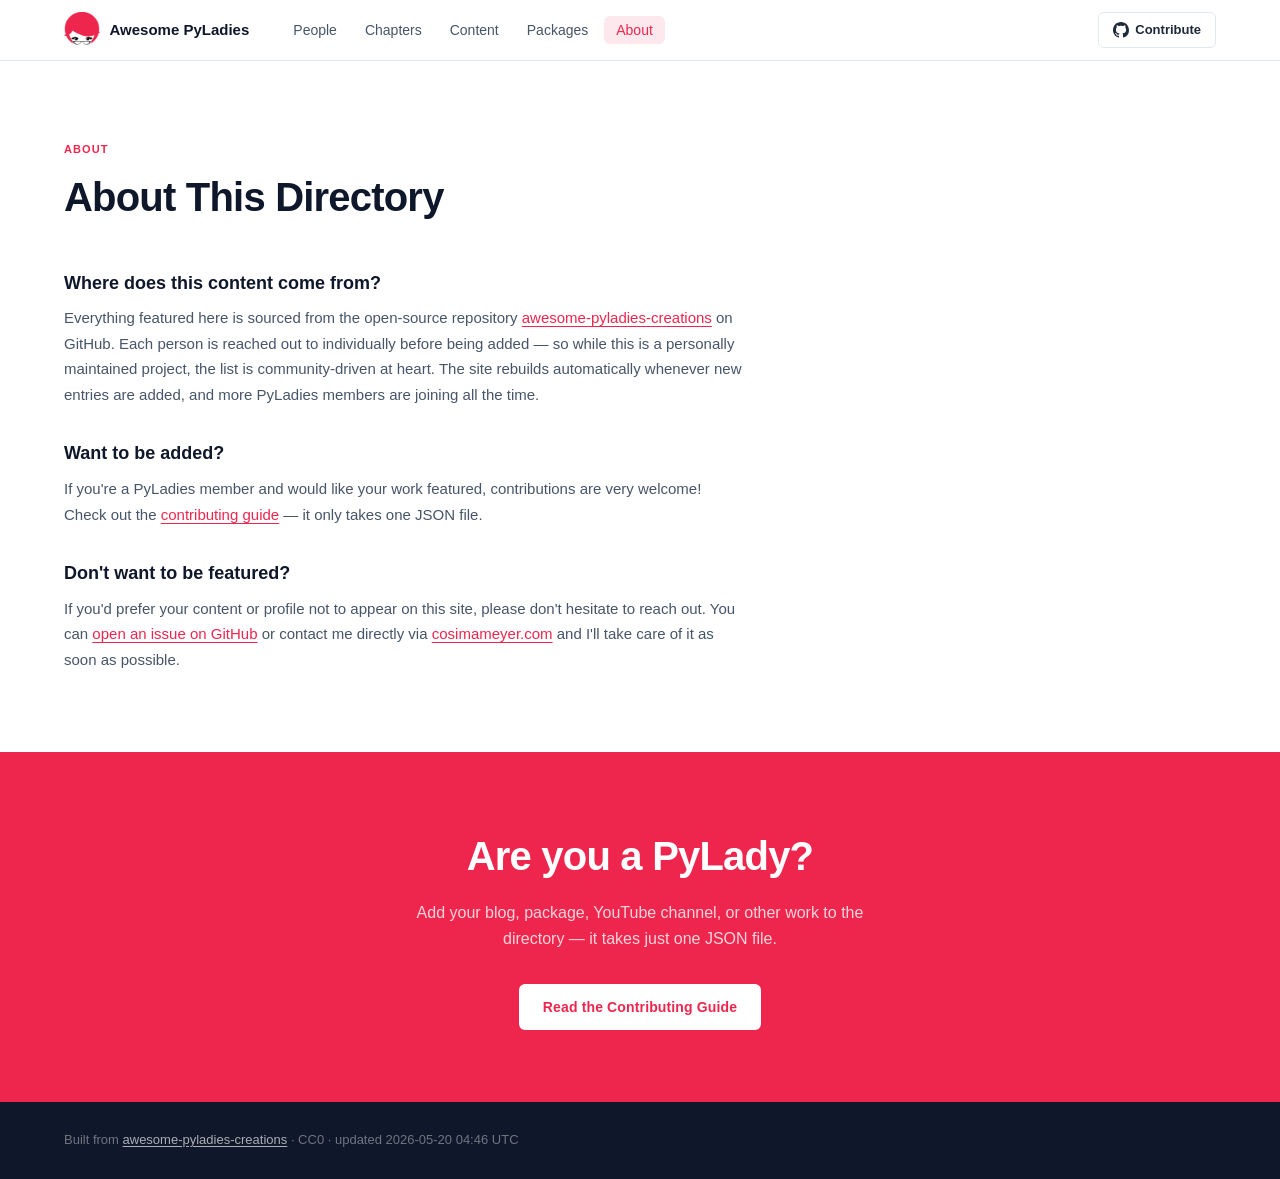
==== docs/about.html @ 7075e856 "feat: reorder nav — Chapters before Content" ====
<!DOCTYPE html>
<html lang="en">
<head>
  <meta charset="UTF-8" />
  <meta name="viewport" content="width=device-width, initial-scale=1.0" />
  <link rel="stylesheet" href="assets/style.css" />
</head>
<body>
  <header class="site-header">
    <nav class="nav-inner">
      <a href="index.html" class="nav-logo">
        <img src="assets/pylady_geek.png"
             alt="PyLadies geek logo" class="nav-geek-logo" />
        <span>Awesome PyLadies</span>
      </a>
      <ul class="nav-links">
        <li><a href="people.html">People</a></li>
        <li><a href="chapters.html">Chapters</a></li>
        <li><a href="content.html">Content</a></li>
        <li><a href="packages.html">Packages</a></li>
        <li><a href="about.html" class="nav-active">About</a></li>
      </ul>
      <a class="nav-cta" href="https://github.com/cosimameyer/awesome-pyladies-creations" target="_blank" rel="noopener">
        <svg width="16" height="16" viewBox="0 0 24 24" fill="currentColor" aria-hidden="true"><path d="M12 0C5.37 0 0 5.37 0 12c0 5.31 3.435 9.795 8.205 11.385.6.105.825-.255.825-.57 0-.285-.015-1.23-.015-2.235-3.015.555-3.795-.735-4.035-1.41-.135-.345-.72-1.41-1.23-1.695-.42-.225-1.02-.78-.015-.795.945-.015 1.62.87 1.845 1.23 1.08 1.815 2.805 1.305 3.495.99.105-.78.42-1.305.765-1.605-2.67-.3-5.46-1.335-5.46-5.925 0-1.305.465-2.385 1.23-3.225-.12-.3-.54-1.53.12-3.18 0 0 1.005-.315 3.3 1.23.96-.27 1.98-.405 3-.405s2.04.135 3 .405c2.295-1.56 3.3-1.23 3.3-1.23.66 1.65.24 2.88.12 3.18.765.84 1.23 1.905 1.23 3.225 0 4.605-2.805 5.625-5.475 5.925.435.375.81 1.095.81 2.22 0 1.605-.015 2.895-.015 3.3 0 .315.225.69.825.57A12.02 12.02 0 0 0 24 12c0-6.63-5.37-12-12-12z"/></svg> Contribute
      </a>
    </nav>
  </header>
  <section class="section">
    <div class="container about-wrap">

      <div class="section-header">
        <div>
          <p class="section-label">About</p>
          <h2 class="section-title">About This Directory</h2>
        </div>
      </div>

      <div class="about-body">
        <h3>Where does this content come from?</h3>
        <p>
          Everything featured here is sourced from the open-source repository
          <a href="https://github.com/cosimameyer/awesome-pyladies-creations"
             target="_blank" rel="noopener">awesome-pyladies-creations</a> on GitHub.
          Each person is reached out to individually before being added — so while this is
          a personally maintained project, the list is community-driven at heart.
          The site rebuilds automatically whenever new entries are added, and more
          PyLadies members are joining all the time.
        </p>

        <h3>Want to be added?</h3>
        <p>
          If you're a PyLadies member and would like your work featured, contributions are
          very welcome! Check out the
          <a href="https://github.com/cosimameyer/awesome-pyladies-creations/blob/main/CONTRIBUTING.md"
             target="_blank" rel="noopener">contributing guide</a> — it only takes one JSON file.
        </p>

        <h3>Don't want to be featured?</h3>
        <p>
          If you'd prefer your content or profile not to appear on this site, please don't
          hesitate to reach out. You can
          <a href="https://github.com/cosimameyer/awesome-pyladies-creations/issues/new"
             target="_blank" rel="noopener">open an issue on GitHub</a>
          or contact me directly via
          <a href="https://cosimameyer.com" target="_blank" rel="noopener">cosimameyer.com</a>
          and I'll take care of it as soon as possible.
        </p>
      </div>

    </div>
  </section>
  <section class="cta-section">
    <div class="container cta-inner">
      <h2>Are you a PyLady?</h2>
      <p>Add your blog, package, YouTube channel, or other work to the directory — it takes just one JSON file.</p>
      <a href="https://github.com/cosimameyer/awesome-pyladies-creations/blob/main/CONTRIBUTING.md"
         class="btn-primary" target="_blank" rel="noopener">Read the Contributing Guide</a>
    </div>
  </section>
  <footer class="site-footer">
    <div class="container footer-inner">
      <span>Built from <a href="https://github.com/cosimameyer/awesome-pyladies-creations" target="_blank" rel="noopener">awesome-pyladies-creations</a> · CC0 · updated 2026-05-20 04:46 UTC</span>
    </div>
  </footer>
</body>
</html>
---- docs/assets/style.css ----
/* ── Reset & base ─────────────────────────────────────── */
*, *::before, *::after { box-sizing: border-box; margin: 0; padding: 0; }

:root {
  --red:        #EE264D;
  --red-light:  #fde8ed;
  --red-dark:   #b5103a;
  --slate-50:   #f8fafc;
  --slate-100:  #f1f5f9;
  --slate-200:  #e2e8f0;
  --slate-400:  #94a3b8;
  --slate-600:  #475569;
  --slate-800:  #1e293b;
  --slate-900:  #0f172a;
  --white:      #ffffff;
  --radius-sm:  6px;
  --radius-md:  12px;
  --radius-lg:  20px;
  --shadow-sm:  0 1px 3px rgba(0,0,0,.08), 0 1px 2px rgba(0,0,0,.05);
  --shadow-md:  0 4px 16px rgba(0,0,0,.08), 0 2px 6px rgba(0,0,0,.05);
  --shadow-lg:  0 12px 32px rgba(0,0,0,.10), 0 4px 12px rgba(0,0,0,.06);
}

html { scroll-behavior: smooth; }

body {
  font-family: -apple-system, 'Segoe UI', Roboto, Helvetica, Arial, sans-serif;
  font-size: 15px;
  line-height: 1.6;
  color: var(--slate-800);
  background: var(--white);
  -webkit-font-smoothing: antialiased;
}

a { color: inherit; text-decoration: none; }
img { display: block; max-width: 100%; }

.container {
  max-width: 1200px;
  margin: 0 auto;
  padding: 0 24px;
}

/* ── Nav ──────────────────────────────────────────────── */
.site-header {
  position: sticky;
  top: 0;
  z-index: 100;
  background: rgba(255,255,255,.92);
  backdrop-filter: blur(12px);
  -webkit-backdrop-filter: blur(12px);
  border-bottom: 1px solid var(--slate-200);
}

.nav-inner {
  max-width: 1200px;
  margin: 0 auto;
  padding: 0 24px;
  height: 60px;
  display: flex;
  align-items: center;
  gap: 32px;
}

.nav-logo {
  display: flex;
  align-items: center;
  gap: 10px;
  font-weight: 700;
  font-size: 15px;
  color: var(--slate-900);
  white-space: nowrap;
}

.nav-geek-logo {
  height: 36px;
  width: auto;
  display: block;
}

.nav-links {
  display: flex;
  list-style: none;
  gap: 4px;
  margin-right: auto;
}

.nav-links a {
  padding: 6px 12px;
  border-radius: var(--radius-sm);
  font-size: 14px;
  color: var(--slate-600);
  font-weight: 500;
  transition: color .15s, background .15s;
}

.nav-links a:hover {
  color: var(--slate-900);
  background: var(--slate-100);
}

.nav-links a.nav-active {
  color: var(--red);
  background: var(--red-light);
}

.nav-links a:focus-visible,
.nav-cta:focus-visible {
  outline: 2px solid var(--red);
  outline-offset: 2px;
}

.nav-cta {
  display: flex;
  align-items: center;
  gap: 6px;
  padding: 7px 14px;
  border-radius: var(--radius-sm);
  font-size: 13px;
  font-weight: 600;
  color: var(--slate-800);
  border: 1.5px solid var(--slate-200);
  transition: border-color .15s, background .15s;
}

.nav-cta:hover {
  border-color: var(--slate-400);
  background: var(--slate-50);
}

/* ── Hero ─────────────────────────────────────────────── */
.hero {
  position: relative;
  overflow: visible;
  padding: 96px 24px 80px;
  background: var(--slate-900);
  color: var(--white);
}

.hero-inner {
  position: relative;
  z-index: 2;
  max-width: 680px;
  margin: 0 auto;
  text-align: center;
}

.hero-wordmark {
  /* fallback styles if inline SVG fetch fails and an <img> is rendered instead */
  height: 130px;
  width: auto;
  display: block;
  margin: -28px auto 12px;
  transform: rotate(-15deg);
  transform-origin: center bottom;
}

.hero-badge {
  display: inline-block;
  padding: 4px 14px;
  border-radius: 99px;
  background: #1e293b;
  border: 1px solid rgba(255,255,255,.18);
  font-size: 12px;
  font-weight: 600;
  letter-spacing: .06em;
  text-transform: uppercase;
  color: rgba(255,255,255,.7);
  margin-bottom: 28px;
}

h1 {
  font-size: clamp(3rem, 8vw, 5.5rem);
  font-weight: 800;
  line-height: 1;
  letter-spacing: -.03em;
  margin-bottom: 8px;
  color: var(--white);
}

.hero-accent {
  color: var(--red);
}

.hero-sub {
  font-size: 18px;
  line-height: 1.6;
  color: rgba(255,255,255,.65);
  max-width: 540px;
  margin: 48px auto 48px;
}
.hero-growing {
  font-size: 14px;
  color: rgba(255,255,255,.4);
  margin: 16px auto 0;
  font-style: italic;
}

.hero-stats {
  display: flex;
  align-items: center;
  justify-content: center;
  gap: 0;
  padding: 20px 32px;
  background: #1e293b;
  border: 1px solid rgba(255,255,255,.1);
  border-radius: var(--radius-lg);
  margin-bottom: 40px;
  flex-wrap: wrap;
  gap: 4px;
}

.stat {
  display: flex;
  flex-direction: column;
  align-items: center;
  padding: 8px 28px;
}

.stat-num {
  font-size: 2rem;
  font-weight: 800;
  color: var(--white);
  line-height: 1;
  letter-spacing: -.02em;
}

.stat-label {
  font-size: 11px;
  color: rgba(255,255,255,.5);
  text-transform: uppercase;
  letter-spacing: .06em;
  font-weight: 600;
  margin-top: 4px;
}

.stat-divider {
  width: 1px;
  height: 36px;
  background: rgba(255,255,255,.12);
}

.hero-actions {
  display: flex;
  gap: 12px;
  justify-content: center;
  flex-wrap: wrap;
}

.btn-primary {
  display: inline-flex;
  align-items: center;
  padding: 12px 24px;
  border-radius: var(--radius-sm);
  font-size: 14px;
  font-weight: 700;
  background: var(--red);
  color: var(--white);
  letter-spacing: .01em;
  transition: background .15s, transform .1s;
}

.btn-primary:hover {
  background: var(--red-dark);
  transform: translateY(-1px);
}

.btn-ghost {
  display: inline-flex;
  align-items: center;
  padding: 12px 24px;
  border-radius: var(--radius-sm);
  font-size: 14px;
  font-weight: 600;
  color: rgba(255,255,255,.8);
  background: #1e293b;
  border: 1.5px solid rgba(255,255,255,.2);
  transition: border-color .15s, color .15s, background .15s;
}

.btn-ghost:hover {
  color: var(--white);
  background: #293548;
  border-color: rgba(255,255,255,.4);
}

/* Dot grid background */
.hero-grid-bg {
  position: absolute;
  inset: 0;
  z-index: 1;
  opacity: .35;
}

.dot-grid {
  width: 100%;
  height: 100%;
  background-image: radial-gradient(circle, rgba(255,255,255,.25) 1px, transparent 1px);
  background-size: 28px 28px;
  mask-image: radial-gradient(ellipse 80% 80% at 50% 50%, black 40%, transparent 100%);
  -webkit-mask-image: radial-gradient(ellipse 80% 80% at 50% 50%, black 40%, transparent 100%);
}

/* ── Section commons ──────────────────────────────────── */
.section { padding: 80px 0; }
.section-alt { background: var(--slate-50); }

.section-header {
  display: flex;
  align-items: flex-end;
  justify-content: space-between;
  gap: 24px;
  margin-bottom: 40px;
}

.section-label {
  font-size: 11px;
  font-weight: 700;
  letter-spacing: .1em;
  text-transform: uppercase;
  color: var(--red);
  margin-bottom: 6px;
}

.section-title {
  font-size: clamp(1.75rem, 4vw, 2.5rem);
  font-weight: 800;
  letter-spacing: -.02em;
  color: var(--slate-900);
}

.section-desc {
  max-width: 340px;
  font-size: 14px;
  color: var(--slate-600);
  line-height: 1.6;
  text-align: right;
}

/* ── Search bar ──────────────────────────────────────────── */
.search-wrap {
  margin-bottom: 16px;
}

.search-input {
  width: 100%;
  max-width: 400px;
  padding: 9px 14px;
  border: 1.5px solid var(--slate-200);
  border-radius: var(--radius-sm);
  font-size: 14px;
  color: var(--slate-800);
  background: var(--white);
  outline: none;
  transition: border-color .15s, box-shadow .15s;
}

.search-input:focus {
  border-color: var(--red);
  box-shadow: 0 0 0 3px rgba(225, 29, 72, .1);
}

.search-input::placeholder { color: var(--slate-400); }

/* ── View all ─────────────────────────────────────────────── */
.view-all-wrap {
  display: flex;
  justify-content: center;
  margin-top: 36px;
}

.view-all-btn {
  display: inline-flex;
  align-items: center;
  gap: 6px;
  padding: 10px 24px;
  border-radius: var(--radius-sm);
  border: 1.5px solid var(--slate-200);
  font-size: 14px;
  font-weight: 600;
  color: var(--slate-700);
  transition: border-color .15s, color .15s, background .15s;
}

.view-all-btn:hover {
  border-color: var(--red);
  color: var(--red);
  background: var(--red-light);
}

/* ── Filter bar (People) ──────────────────────────────── */
.filter-bar {
  display: flex;
  gap: 8px;
  flex-wrap: wrap;
  margin-bottom: 32px;
}

.filter-btn {
  padding: 6px 16px;
  border-radius: 99px;
  border: 1.5px solid var(--slate-200);
  font-size: 13px;
  font-weight: 600;
  color: var(--slate-600);
  background: var(--white);
  cursor: pointer;
  transition: all .15s;
}

.filter-btn:hover {
  border-color: var(--red);
  color: var(--red);
}

.filter-btn.active {
  background: var(--red);
  border-color: var(--red);
  color: var(--white);
}

/* ── People grid ──────────────────────────────────────── */
.people-grid {
  display: grid;
  grid-template-columns: repeat(auto-fill, minmax(180px, 1fr));
  gap: 16px;
}

.person-card {
  display: flex;
  flex-direction: column;
  align-items: center;
  text-align: center;
  padding: 24px 16px 18px;
  border-radius: var(--radius-md);
  border: 1.5px solid var(--slate-200);
  background: var(--white);
  transition: border-color .15s, box-shadow .15s, transform .15s;
  gap: 12px;
  cursor: pointer;
  user-select: none;
}

.person-card:hover {
  border-color: var(--red);
  box-shadow: var(--shadow-md);
  transform: translateY(-2px);
}

.person-avatar {
  width: 72px;
  height: 72px;
  border-radius: 50%;
  object-fit: cover;
  border: 3px solid var(--slate-100);
}

.person-info {
  display: flex;
  flex-direction: column;
  align-items: center;
  gap: 6px;
}

.person-name {
  font-size: 13px;
  font-weight: 700;
  color: var(--slate-900);
  line-height: 1.3;
}

.person-tags {
  display: flex;
  flex-wrap: wrap;
  gap: 4px;
  justify-content: center;
}

.person-tag {
  font-size: 10px;
  font-weight: 700;
  letter-spacing: .06em;
  text-transform: uppercase;
  padding: 2px 8px;
  border-radius: 99px;
}

.tag-blog    { background: #fce7eb; color: var(--red); }
.tag-youtube { background: #fef3c7; color: #b45309; }
.tag-podcast { background: #ede9fe; color: #6d28d9; }
.tag-package { background: #e0f2fe; color: #0369a1; }

.person-social {
  display: flex;
  gap: 8px;
  color: var(--slate-400);
}

.person-social span {
  display: flex;
  align-items: center;
}

.show-all-hint {
  margin-top: 28px;
  font-size: 13px;
  color: var(--slate-400);
  text-align: center;
}

.show-all-hint a {
  color: var(--red);
  text-decoration: underline;
  text-underline-offset: 2px;
}

/* ── Tabs (Content) ───────────────────────────────────── */
.tabs {
  display: flex;
  gap: 4px;
  border-bottom: 1.5px solid var(--slate-200);
  margin-bottom: 36px;
}

.tab {
  padding: 10px 20px;
  border: none;
  background: none;
  font-size: 14px;
  font-weight: 600;
  color: var(--slate-400);
  cursor: pointer;
  position: relative;
  transition: color .15s;
}

.tab::after {
  content: '';
  position: absolute;
  bottom: -1.5px;
  left: 0; right: 0;
  height: 2px;
  background: var(--red);
  border-radius: 2px 2px 0 0;
  transform: scaleX(0);
  transition: transform .2s;
}

.tab:hover { color: var(--slate-800); }

.tab.active {
  color: var(--red);
}

.tab.active::after {
  transform: scaleX(1);
}

/* ── Content cards ────────────────────────────────────── */
.content-grid {
  display: grid;
  grid-template-columns: repeat(auto-fill, minmax(280px, 1fr));
  gap: 20px;
}

.content-card {
  display: flex;
  flex-direction: column;
  border-radius: var(--radius-md);
  border: 1.5px solid var(--slate-200);
  background: var(--white);
  overflow: hidden;
  transition: border-color .15s, box-shadow .15s, transform .15s;
}

.content-card:hover {
  border-color: var(--red);
  box-shadow: var(--shadow-md);
  transform: translateY(-2px);
}

.content-card-header {
  display: flex;
  align-items: center;
  justify-content: space-between;
  padding: 16px 16px 12px;
}

.content-thumb {
  width: 48px;
  height: 48px;
  border-radius: 50%;
  object-fit: cover;
  border: 2px solid var(--slate-100);
}

.content-type-badge {
  font-size: 10px;
  font-weight: 700;
  letter-spacing: .08em;
  text-transform: uppercase;
  padding: 3px 10px;
  border-radius: 99px;
}

.badge-blog    { background: var(--red-light); color: var(--red); }
.badge-youtube { background: #fef3c7;          color: #b45309; }
.badge-podcast { background: #ede9fe;          color: #6d28d9; }

.content-card-body {
  flex: 1;
  padding: 0 16px 12px;
}

.content-card-body h3 {
  font-size: 15px;
  font-weight: 700;
  color: var(--slate-900);
  margin-bottom: 2px;
}
.content-author {
  font-size: 12px;
  color: var(--slate-400);
  margin-bottom: 6px;
}

.content-card-body p {
  font-size: 13px;
  color: var(--slate-600);
  line-height: 1.5;
  display: -webkit-box;
  -webkit-line-clamp: 2;
  -webkit-box-orient: vertical;
  overflow: hidden;
}

.content-card-footer {
  display: flex;
  align-items: center;
  justify-content: space-between;
  padding: 10px 16px;
  border-top: 1px solid var(--slate-100);
  margin-top: auto;
}

.lang-badge {
  font-size: 10px;
  font-weight: 700;
  letter-spacing: .1em;
  color: var(--slate-400);
  background: var(--slate-100);
  padding: 2px 8px;
  border-radius: 99px;
}

.arrow {
  font-size: 14px;
  color: var(--slate-400);
  transition: color .15s, transform .15s;
}

.content-card:hover .arrow {
  color: var(--red);
  transform: translateX(3px);
}

/* ── Packages grid ────────────────────────────────────── */
.packages-grid {
  display: grid;
  grid-template-columns: repeat(auto-fill, minmax(320px, 1fr));
  gap: 20px;
}

.package-card {
  display: flex;
  flex-direction: column;
  gap: 12px;
  padding: 24px;
  border-radius: var(--radius-md);
  border: 1.5px solid var(--slate-200);
  background: var(--white);
  transition: border-color .15s, box-shadow .15s, transform .15s;
  cursor: pointer;
  user-select: none;
}

.package-card:hover {
  border-color: var(--red);
  box-shadow: var(--shadow-md);
  transform: translateY(-2px);
}

.package-card-top {
  display: flex;
  align-items: center;
  justify-content: space-between;
}

.package-logo {
  width: 40px;
  height: 40px;
  object-fit: contain;
  border-radius: var(--radius-sm);
}

.package-logo-placeholder {
  width: 40px;
  height: 40px;
  border-radius: var(--radius-sm);
  background: var(--red-light);
  color: var(--red);
  font-size: 12px;
  font-weight: 800;
  display: flex;
  align-items: center;
  justify-content: center;
  letter-spacing: .02em;
}

.package-links {
  display: flex;
  gap: 8px;
}

.pkg-link {
  display: flex;
  align-items: center;
  justify-content: center;
  width: 30px;
  height: 30px;
  border-radius: var(--radius-sm);
  border: 1.5px solid var(--slate-200);
  color: var(--slate-400);
  transition: color .15s, border-color .15s;
}

.pkg-link:hover {
  color: var(--red);
  border-color: var(--red);
}

.package-name {
  font-size: 16px;
  font-weight: 800;
  color: var(--slate-900);
  font-family: 'SF Mono', 'Fira Code', 'Cascadia Code', monospace;
  letter-spacing: -.01em;
}

.package-desc {
  font-size: 13px;
  color: var(--slate-600);
  line-height: 1.6;
  flex: 1;
}

.package-maintainers {
  display: flex;
  align-items: baseline;
  gap: 6px;
  padding-top: 12px;
  border-top: 1px solid var(--slate-100);
  font-size: 12px;
}

.maintainer-label {
  color: var(--slate-400);
  white-space: nowrap;
  font-weight: 500;
}

.maintainers {
  color: var(--slate-700);
  font-weight: 600;
}

/* ── CTA section ──────────────────────────────────────── */
.about-body { max-width: 680px; }
.about-body h3 { font-size: 18px; font-weight: 700; color: var(--slate-900); margin: 32px 0 8px; }
.about-body h3:first-child { margin-top: 0; }
.about-body p { font-size: 15px; line-height: 1.7; color: var(--slate-600); }
.about-body a { color: var(--red); text-decoration: underline; text-underline-offset: 3px; }
.about-body a:hover { color: var(--red-dark); }

.cta-section {
  background: var(--red);
  padding: 72px 24px;
  text-align: center;
}

.cta-inner {
  max-width: 540px;
}

.cta-section h2 {
  font-size: clamp(1.75rem, 4vw, 2.5rem);
  font-weight: 800;
  color: var(--white);
  letter-spacing: -.02em;
  margin-bottom: 12px;
}

.cta-section p {
  font-size: 16px;
  color: rgba(255,255,255,.8);
  margin-bottom: 32px;
  line-height: 1.6;
}

.cta-section .btn-primary {
  background: var(--white);
  color: var(--red);
}

.cta-section .btn-primary:hover {
  background: var(--slate-100);
}

/* ── Footer ───────────────────────────────────────────── */
.site-footer {
  background: var(--slate-900);
  padding: 28px 24px;
}

.footer-inner {
  display: flex;
  align-items: center;
  justify-content: space-between;
  gap: 16px;
  flex-wrap: wrap;
  font-size: 13px;
  color: rgba(255,255,255,.4);
}

.footer-inner a {
  color: rgba(255,255,255,.65);
  text-decoration: underline;
  text-underline-offset: 2px;
}

.footer-inner a:hover { color: var(--white); }

/* ── Chapters ─────────────────────────────────────────── */
.chapters-grid {
  display: grid;
  grid-template-columns: repeat(auto-fill, minmax(220px, 1fr));
  gap: 16px;
}

.chapter-card {
  background: var(--white);
  border: 1px solid var(--slate-200);
  border-radius: var(--radius-md);
  padding: 20px;
  display: flex;
  flex-direction: column;
  gap: 8px;
  transition: box-shadow .18s, transform .18s;
  cursor: default;
}

.chapter-card[role="link"] { cursor: pointer; }
.chapter-card[role="link"]:hover {
  box-shadow: var(--shadow-md);
  transform: translateY(-2px);
}

.chapter-card-header {
  display: flex;
  align-items: center;
  gap: 6px;
  color: var(--slate-400);
  font-size: 12px;
}

.chapter-pin { display: flex; align-items: center; color: var(--red); }
.chapter-location { color: var(--slate-600); font-size: 12px; }

.chapter-name {
  font-size: 15px;
  font-weight: 600;
  color: var(--slate-800);
  line-height: 1.3;
}

.chapter-social {
  display: flex;
  gap: 8px;
  flex-wrap: wrap;
  margin-top: 4px;
}

.chapter-social .social-icon {
  color: var(--slate-400);
  transition: color .15s;
  display: flex;
  align-items: center;
}
.chapter-social .social-icon:hover { color: var(--red); }

/* ── Responsive ───────────────────────────────────────── */
@media (max-width: 768px) {
  .hero { padding: 64px 24px 56px; }
  .hero-stats { padding: 16px 20px; }
  .stat { padding: 6px 16px; }
  .stat-divider { display: none; }
  .section-header { flex-direction: column; align-items: flex-start; }
  .section-desc { text-align: left; max-width: 100%; }
  .nav-links { display: none; }
  .packages-grid { grid-template-columns: 1fr; }
  .chapters-grid { grid-template-columns: repeat(2, 1fr); }
  .footer-inner { flex-direction: column; text-align: center; }
}

@media (max-width: 480px) {
  .people-grid { grid-template-columns: repeat(2, 1fr); }
  .content-grid { grid-template-columns: 1fr; }
  .chapters-grid { grid-template-columns: 1fr; }
  .hero-stats { flex-direction: column; gap: 0; }
}
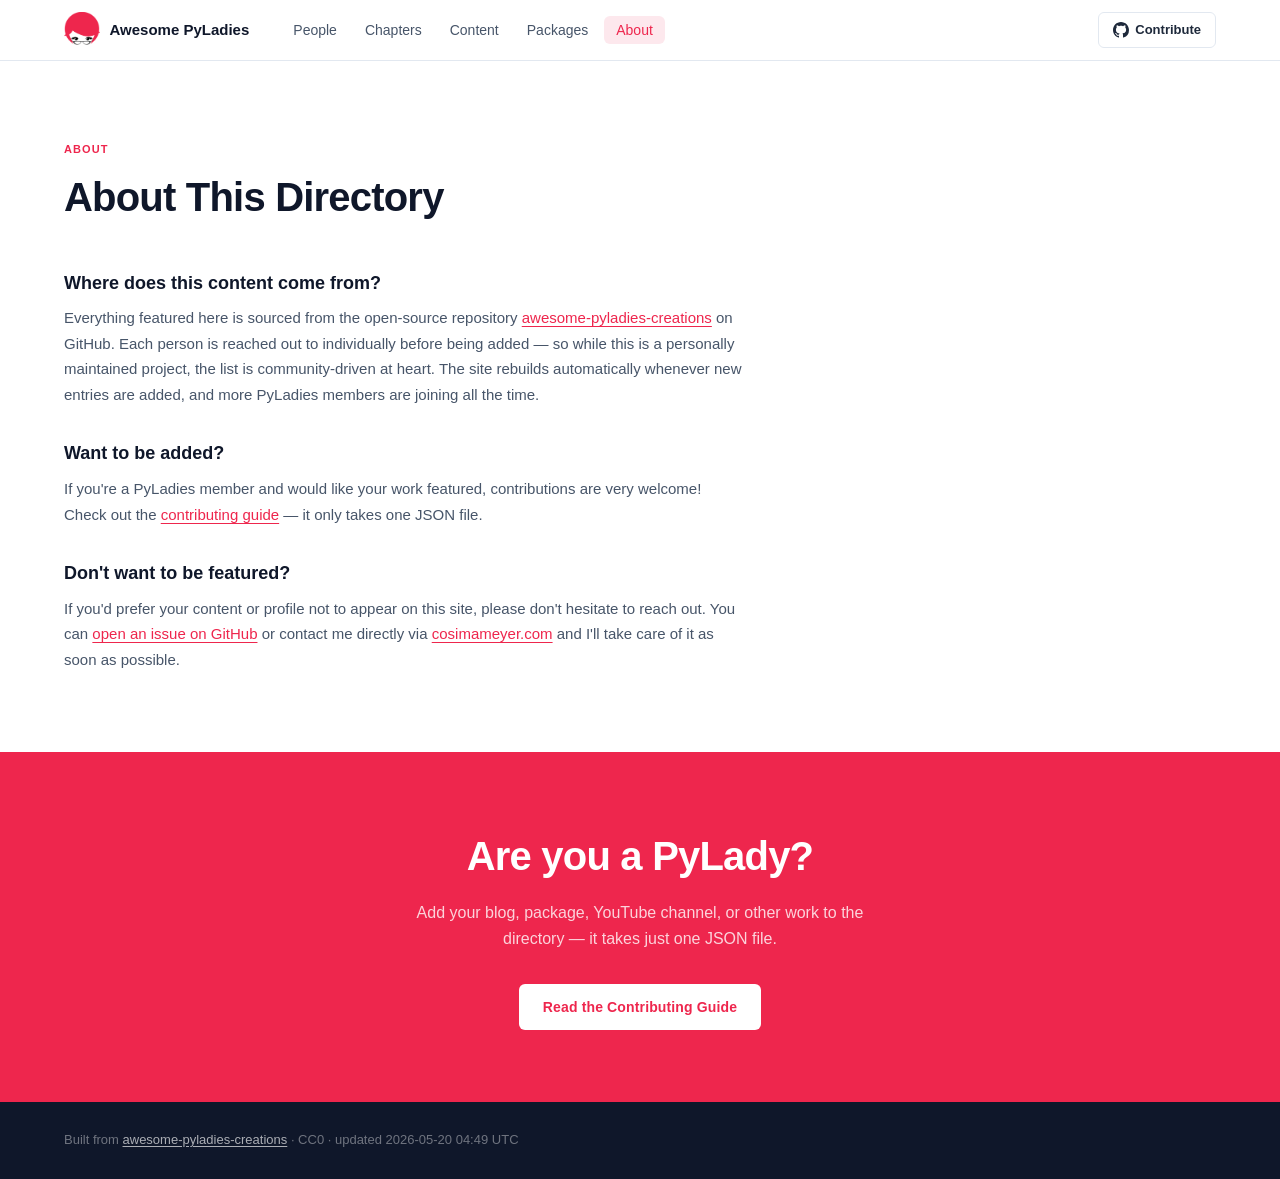
==== commit 3b47b543: "feat: add chapter logos to chapter cards" ====
--- a/docs/about.html
+++ b/docs/about.html
@@ -79,7 +79,7 @@
   </section>
   <footer class="site-footer">
     <div class="container footer-inner">
-      <span>Built from <a href="https://github.com/cosimameyer/awesome-pyladies-creations" target="_blank" rel="noopener">awesome-pyladies-creations</a> · CC0 · updated 2026-05-20 04:46 UTC</span>
+      <span>Built from <a href="https://github.com/cosimameyer/awesome-pyladies-creations" target="_blank" rel="noopener">awesome-pyladies-creations</a> · CC0 · updated 2026-05-20 04:49 UTC</span>
     </div>
   </footer>
 </body>
--- a/docs/assets/style.css
+++ b/docs/assets/style.css
@@ -865,6 +865,21 @@
   transform: translateY(-2px);
 }
 
+.chapter-logo-wrap {
+  display: flex;
+  justify-content: center;
+  margin-bottom: 4px;
+}
+
+.chapter-logo {
+  width: 72px;
+  height: 72px;
+  border-radius: 50%;
+  object-fit: cover;
+  border: 2px solid var(--slate-200);
+  background: var(--slate-50);
+}
+
 .chapter-card-header {
   display: flex;
   align-items: center;
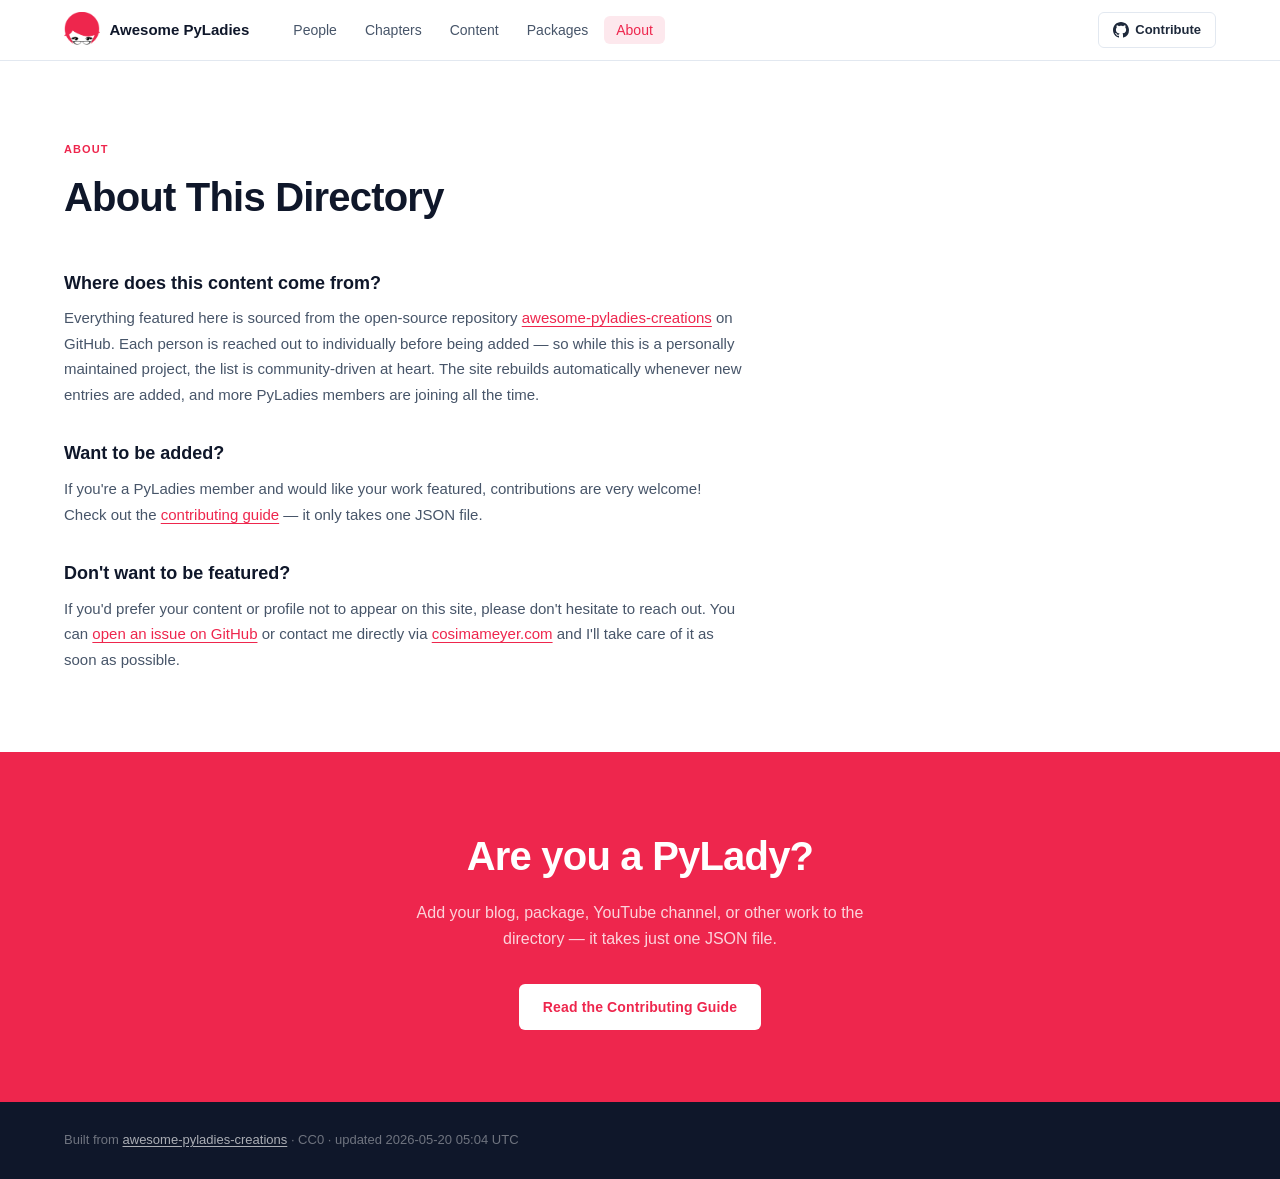
==== commit 45864f8f: "feat: filter chapters out of People, add content badges to chapter cards" ====
--- a/docs/about.html
+++ b/docs/about.html
@@ -79,7 +79,7 @@
   </section>
   <footer class="site-footer">
     <div class="container footer-inner">
-      <span>Built from <a href="https://github.com/cosimameyer/awesome-pyladies-creations" target="_blank" rel="noopener">awesome-pyladies-creations</a> · CC0 · updated 2026-05-20 04:49 UTC</span>
+      <span>Built from <a href="https://github.com/cosimameyer/awesome-pyladies-creations" target="_blank" rel="noopener">awesome-pyladies-creations</a> · CC0 · updated 2026-05-20 05:04 UTC</span>
     </div>
   </footer>
 </body>
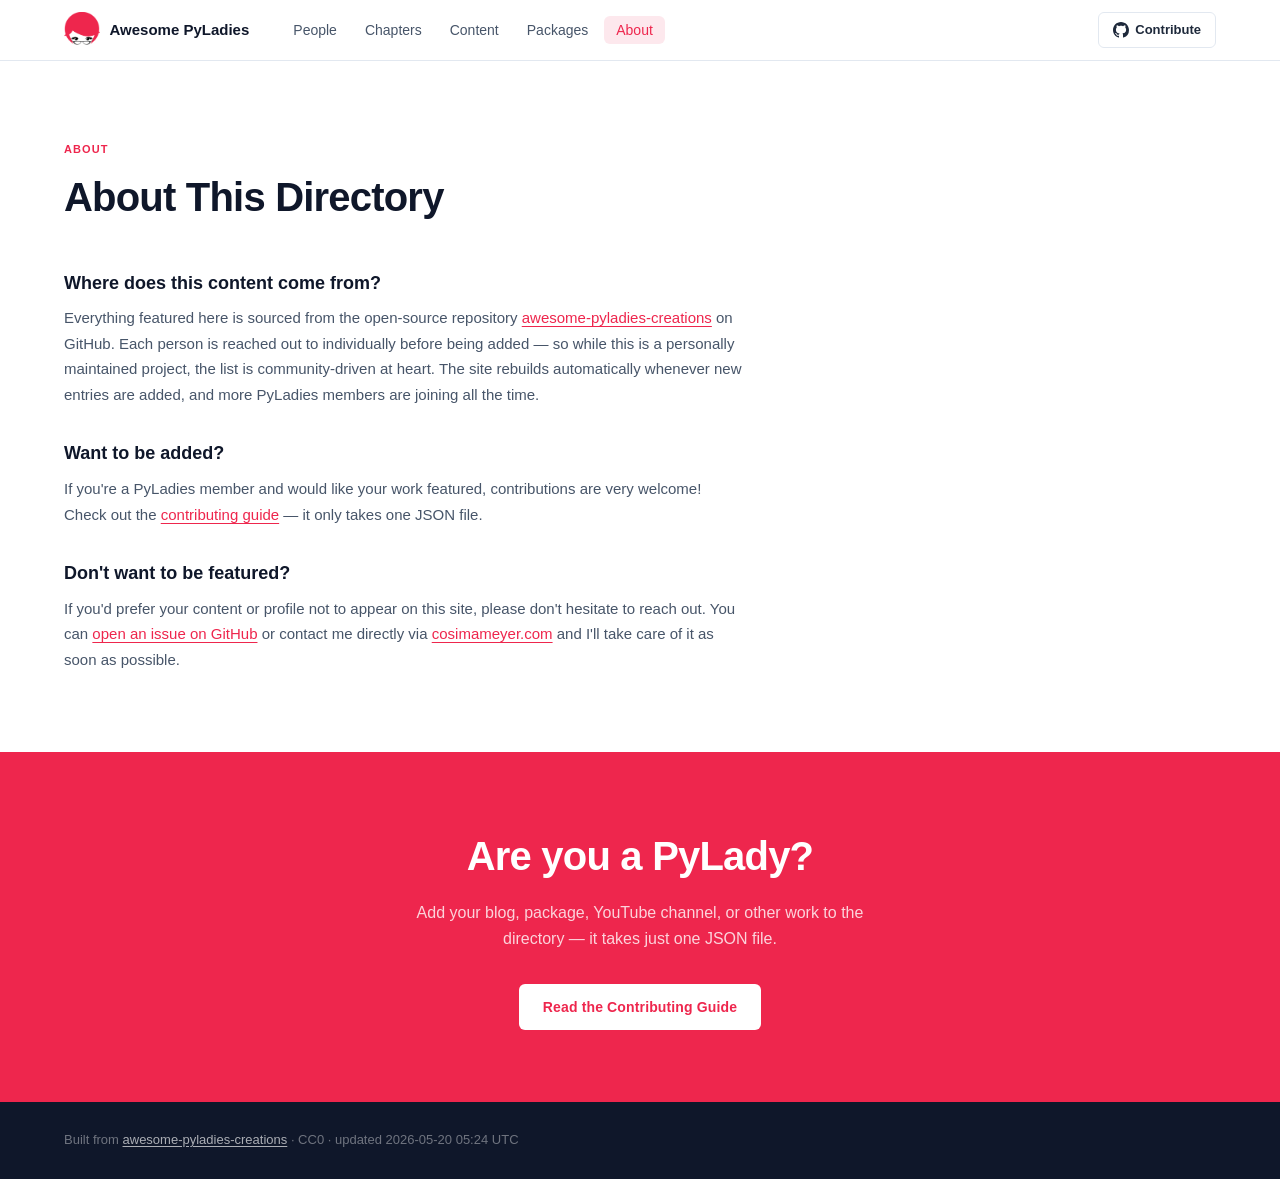
==== commit 5f17a2e0: "feat: add interactive map and geocoding to chapters page - Geocode all 138 chapters via Nominatim (l" ====
--- a/docs/about.html
+++ b/docs/about.html
@@ -4,6 +4,7 @@
   <meta charset="UTF-8" />
   <meta name="viewport" content="width=device-width, initial-scale=1.0" />
   <link rel="stylesheet" href="assets/style.css" />
+  
 </head>
 <body>
   <header class="site-header">
@@ -79,7 +80,7 @@
   </section>
   <footer class="site-footer">
     <div class="container footer-inner">
-      <span>Built from <a href="https://github.com/cosimameyer/awesome-pyladies-creations" target="_blank" rel="noopener">awesome-pyladies-creations</a> · CC0 · updated 2026-05-20 05:04 UTC</span>
+      <span>Built from <a href="https://github.com/cosimameyer/awesome-pyladies-creations" target="_blank" rel="noopener">awesome-pyladies-creations</a> · CC0 · updated 2026-05-20 05:24 UTC</span>
     </div>
   </footer>
 </body>
--- a/docs/assets/style.css
+++ b/docs/assets/style.css
@@ -841,6 +841,23 @@
 .footer-inner a:hover { color: var(--white); }
 
 /* ── Chapters ─────────────────────────────────────────── */
+#chapters-map {
+  height: 420px;
+  border-radius: var(--radius-md);
+  margin-bottom: 2rem;
+  border: 1px solid var(--slate-200);
+  overflow: hidden;
+}
+
+.map-dot {
+  width: 12px;
+  height: 12px;
+  background: var(--red);
+  border: 2px solid white;
+  border-radius: 50%;
+  box-shadow: 0 1px 4px rgba(0,0,0,.35);
+}
+
 .chapters-grid {
   display: grid;
   grid-template-columns: repeat(auto-fill, minmax(220px, 1fr));
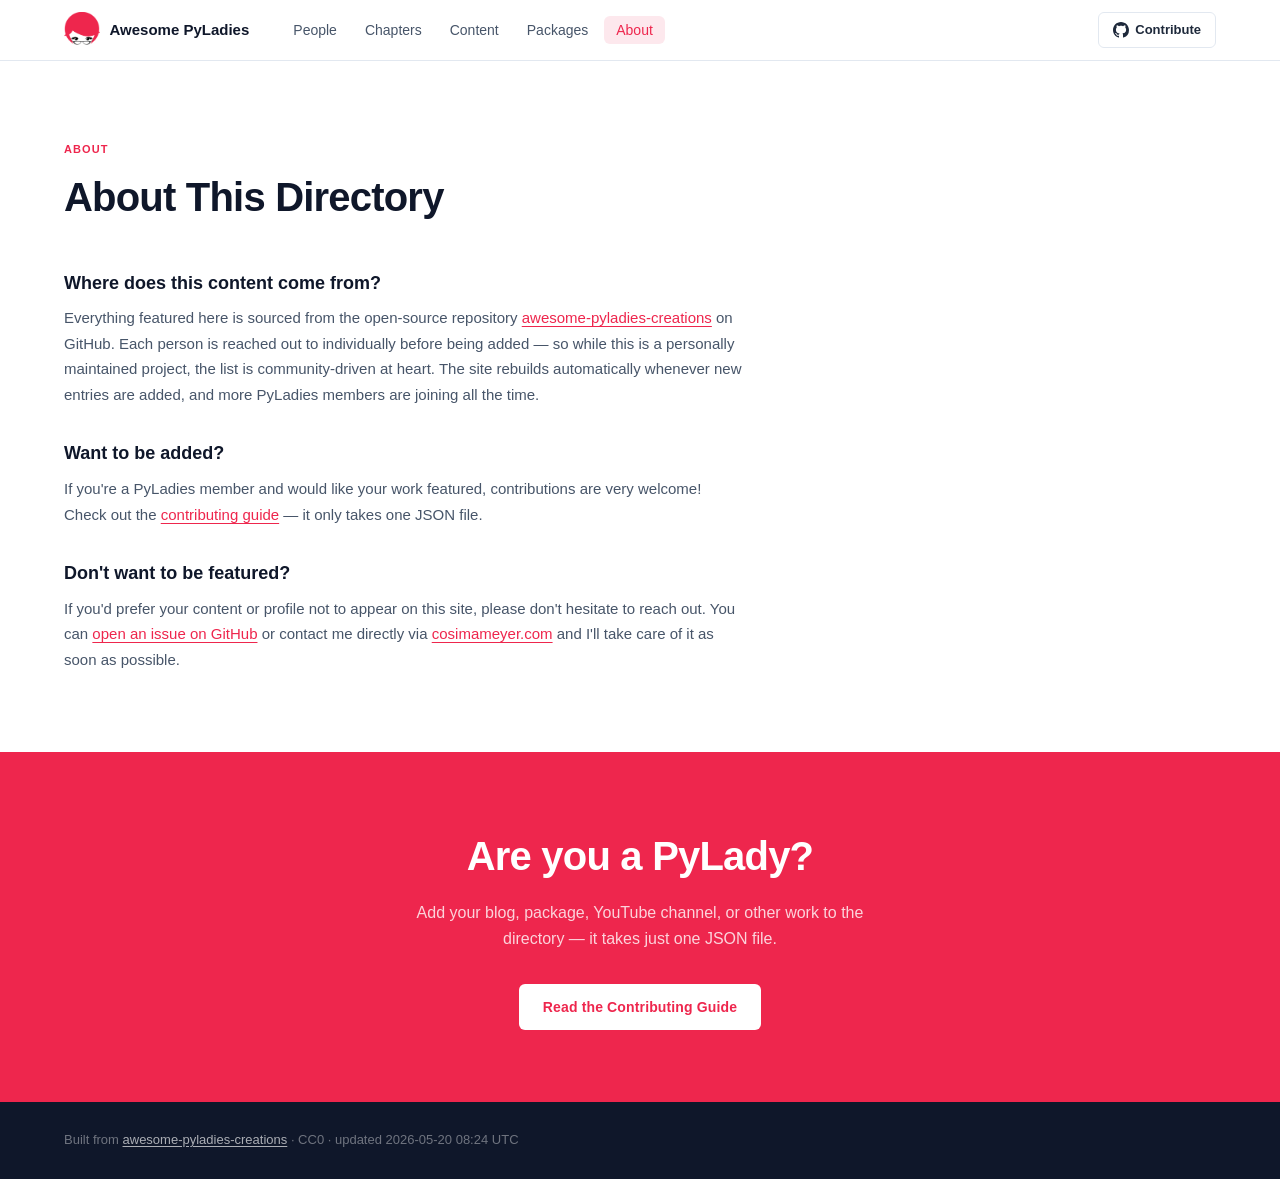
==== commit b79edbb7: "fix: align content author names with chapter names to filter from People section" ====
--- a/docs/about.html
+++ b/docs/about.html
@@ -80,7 +80,7 @@
   </section>
   <footer class="site-footer">
     <div class="container footer-inner">
-      <span>Built from <a href="https://github.com/cosimameyer/awesome-pyladies-creations" target="_blank" rel="noopener">awesome-pyladies-creations</a> · CC0 · updated 2026-05-20 05:24 UTC</span>
+      <span>Built from <a href="https://github.com/cosimameyer/awesome-pyladies-creations" target="_blank" rel="noopener">awesome-pyladies-creations</a> · CC0 · updated 2026-05-20 08:24 UTC</span>
     </div>
   </footer>
 </body>
--- a/docs/assets/style.css
+++ b/docs/assets/style.css
@@ -483,6 +483,7 @@
   text-transform: uppercase;
   padding: 2px 8px;
   border-radius: 99px;
+  align-self: flex-start;
 }
 
 .tag-blog    { background: #fce7eb; color: var(--red); }
@@ -856,6 +857,21 @@
   border: 2px solid white;
   border-radius: 50%;
   box-shadow: 0 1px 4px rgba(0,0,0,.35);
+}
+
+.chapter-region-group {
+  margin-bottom: 2.5rem;
+}
+
+.chapter-region-label {
+  font-size: 13px;
+  font-weight: 700;
+  letter-spacing: .08em;
+  text-transform: uppercase;
+  color: var(--slate-400);
+  margin-bottom: 1rem;
+  padding-bottom: .4rem;
+  border-bottom: 1px solid var(--slate-200);
 }
 
 .chapters-grid {
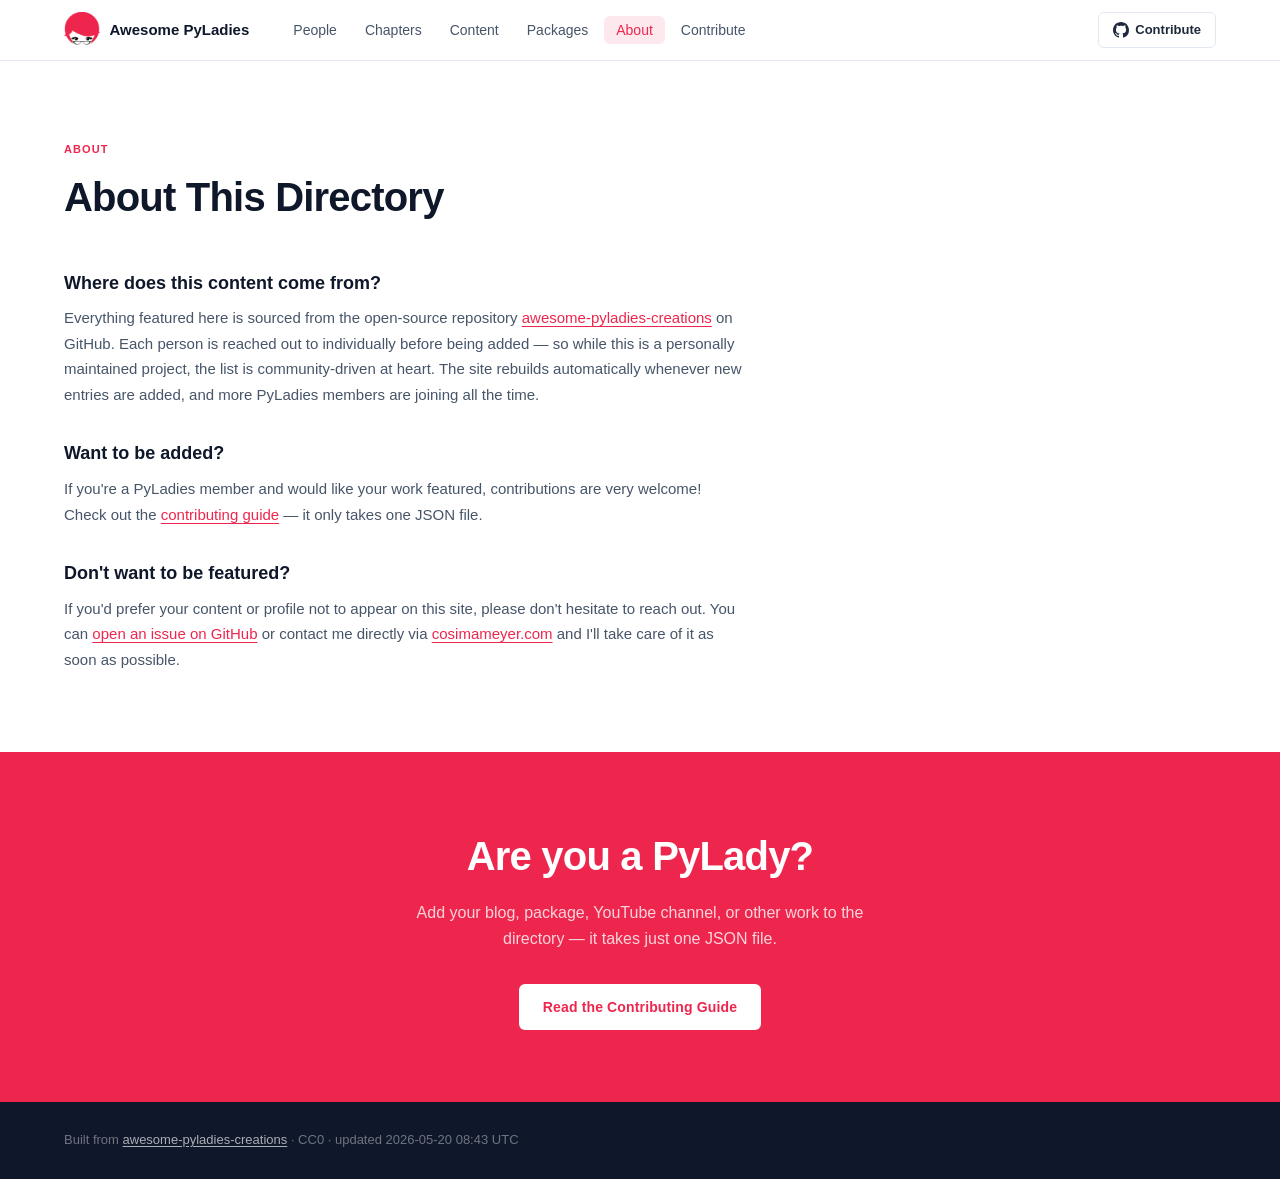
==== commit 7082fce3: "feat: add Contribute subpage sourced from CONTRIBUTING.md" ====
--- a/docs/about.html
+++ b/docs/about.html
@@ -20,6 +20,7 @@
         <li><a href="content.html">Content</a></li>
         <li><a href="packages.html">Packages</a></li>
         <li><a href="about.html" class="nav-active">About</a></li>
+        <li><a href="contribute.html">Contribute</a></li>
       </ul>
       <a class="nav-cta" href="https://github.com/cosimameyer/awesome-pyladies-creations" target="_blank" rel="noopener">
         <svg width="16" height="16" viewBox="0 0 24 24" fill="currentColor" aria-hidden="true"><path d="M12 0C5.37 0 0 5.37 0 12c0 5.31 3.435 9.795 8.205 11.385.6.105.825-.255.825-.57 0-.285-.015-1.23-.015-2.235-3.015.555-3.795-.735-4.035-1.41-.135-.345-.72-1.41-1.23-1.695-.42-.225-1.02-.78-.015-.795.945-.015 1.62.87 1.845 1.23 1.08 1.815 2.805 1.305 3.495.99.105-.78.42-1.305.765-1.605-2.67-.3-5.46-1.335-5.46-5.925 0-1.305.465-2.385 1.23-3.225-.12-.3-.54-1.53.12-3.18 0 0 1.005-.315 3.3 1.23.96-.27 1.98-.405 3-.405s2.04.135 3 .405c2.295-1.56 3.3-1.23 3.3-1.23.66 1.65.24 2.88.12 3.18.765.84 1.23 1.905 1.23 3.225 0 4.605-2.805 5.625-5.475 5.925.435.375.81 1.095.81 2.22 0 1.605-.015 2.895-.015 3.3 0 .315.225.69.825.57A12.02 12.02 0 0 0 24 12c0-6.63-5.37-12-12-12z"/></svg> Contribute
@@ -52,8 +53,7 @@
         <p>
           If you're a PyLadies member and would like your work featured, contributions are
           very welcome! Check out the
-          <a href="https://github.com/cosimameyer/awesome-pyladies-creations/blob/main/CONTRIBUTING.md"
-             target="_blank" rel="noopener">contributing guide</a> — it only takes one JSON file.
+          <a href="contribute.html">contributing guide</a> — it only takes one JSON file.
         </p>
 
         <h3>Don't want to be featured?</h3>
@@ -80,7 +80,7 @@
   </section>
   <footer class="site-footer">
     <div class="container footer-inner">
-      <span>Built from <a href="https://github.com/cosimameyer/awesome-pyladies-creations" target="_blank" rel="noopener">awesome-pyladies-creations</a> · CC0 · updated 2026-05-20 08:24 UTC</span>
+      <span>Built from <a href="https://github.com/cosimameyer/awesome-pyladies-creations" target="_blank" rel="noopener">awesome-pyladies-creations</a> · CC0 · updated 2026-05-20 08:43 UTC</span>
     </div>
   </footer>
 </body>
--- a/docs/assets/style.css
+++ b/docs/assets/style.css
@@ -783,6 +783,61 @@
 .about-body a { color: var(--red); text-decoration: underline; text-underline-offset: 3px; }
 .about-body a:hover { color: var(--red-dark); }
 
+/* ── Contribute page ──────────────────────────────────── */
+.contribute-wrap { max-width: 800px; }
+
+.contribute-intro {
+  display: grid;
+  grid-template-columns: repeat(auto-fill, minmax(220px, 1fr));
+  gap: 16px;
+  margin-bottom: 3rem;
+}
+
+.contribute-card {
+  background: var(--slate-50);
+  border: 1px solid var(--slate-200);
+  border-radius: var(--radius-md);
+  padding: 20px 22px;
+}
+
+.contribute-card h3 {
+  font-size: 15px;
+  font-weight: 700;
+  color: var(--slate-900);
+  margin-bottom: 8px;
+}
+
+.contribute-card p {
+  font-size: 14px;
+  line-height: 1.65;
+  color: var(--slate-600);
+}
+
+.contribute-card a { color: var(--red); text-decoration: underline; text-underline-offset: 3px; }
+
+/* Rendered markdown */
+.md-content h1 { font-size: 22px; font-weight: 700; color: var(--slate-900); margin: 2.5rem 0 .75rem; border-bottom: 1px solid var(--slate-200); padding-bottom: .4rem; }
+.md-content h1:first-child { margin-top: 0; }
+.md-content h2 { font-size: 18px; font-weight: 700; color: var(--slate-900); margin: 2rem 0 .5rem; }
+.md-content h3 { font-size: 15px; font-weight: 700; color: var(--slate-800); margin: 1.5rem 0 .4rem; }
+.md-content h4,
+.md-content h5,
+.md-content h6 { font-size: 14px; font-weight: 700; color: var(--slate-700); margin: 1rem 0 .3rem; }
+.md-content p { font-size: 15px; line-height: 1.7; color: var(--slate-600); margin-bottom: .75rem; }
+.md-content a { color: var(--red); text-decoration: underline; text-underline-offset: 3px; }
+.md-content a:hover { color: var(--red-dark); }
+.md-content ul, .md-content ol { padding-left: 1.5rem; margin-bottom: .75rem; color: var(--slate-600); font-size: 15px; line-height: 1.7; }
+.md-content li { margin-bottom: .25rem; }
+.md-content code { font-family: ui-monospace, monospace; font-size: 13px; background: var(--slate-100); padding: 1px 5px; border-radius: 4px; color: var(--slate-800); }
+.md-content pre { background: var(--slate-900); color: #e2e8f0; border-radius: var(--radius-md); padding: 1rem 1.25rem; overflow-x: auto; margin-bottom: 1rem; }
+.md-content pre code { background: none; padding: 0; color: inherit; font-size: 13px; }
+.md-content hr { border: none; border-top: 1px solid var(--slate-200); margin: 2rem 0; }
+.md-content details { border: 1px solid var(--slate-200); border-radius: var(--radius-sm); padding: .5rem 1rem; margin-bottom: .75rem; }
+.md-content summary { cursor: pointer; font-weight: 600; font-size: 14px; color: var(--slate-800); padding: .25rem 0; }
+.md-content table { width: 100%; border-collapse: collapse; font-size: 14px; margin-bottom: 1rem; }
+.md-content th, .md-content td { text-align: left; padding: 8px 12px; border-bottom: 1px solid var(--slate-200); }
+.md-content th { font-weight: 700; color: var(--slate-800); background: var(--slate-50); }
+
 .cta-section {
   background: var(--red);
   padding: 72px 24px;
@@ -858,6 +913,37 @@
   border-radius: 50%;
   box-shadow: 0 1px 4px rgba(0,0,0,.35);
 }
+
+.chapters-toc {
+  position: fixed;
+  right: 1.75rem;
+  top: 50%;
+  transform: translateY(-50%);
+  display: flex;
+  flex-direction: column;
+  gap: 4px;
+  z-index: 200;
+}
+
+.chapters-toc a {
+  font-size: 11px;
+  font-weight: 600;
+  letter-spacing: .05em;
+  color: var(--slate-400);
+  text-decoration: none;
+  padding: 3px 0 3px 10px;
+  border-left: 2px solid transparent;
+  transition: color .15s, border-color .15s;
+  white-space: nowrap;
+}
+
+.chapters-toc a:hover,
+.chapters-toc a.toc-active {
+  color: var(--red);
+  border-left-color: var(--red);
+}
+
+@media (max-width: 1300px) { .chapters-toc { display: none; } }
 
 .chapter-region-group {
   margin-bottom: 2.5rem;
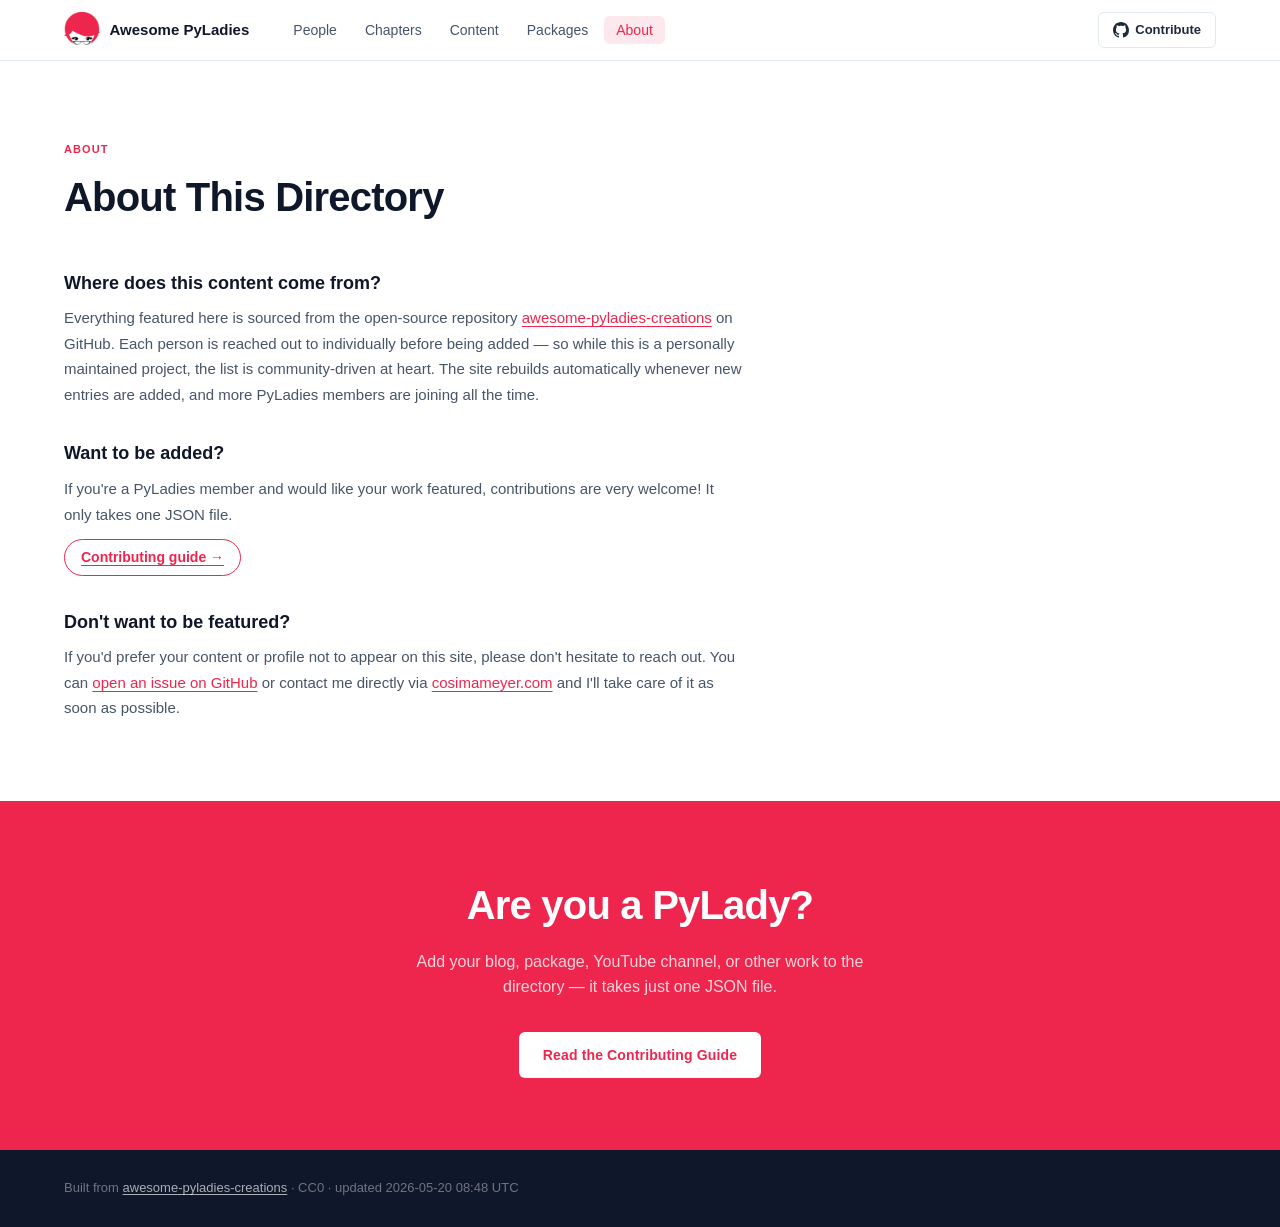
==== commit bfd28cc7: "feat: move Contribute under About, add chapters to edit card, add TOC to contribute page" ====
--- a/docs/about.html
+++ b/docs/about.html
@@ -20,7 +20,6 @@
         <li><a href="content.html">Content</a></li>
         <li><a href="packages.html">Packages</a></li>
         <li><a href="about.html" class="nav-active">About</a></li>
-        <li><a href="contribute.html">Contribute</a></li>
       </ul>
       <a class="nav-cta" href="https://github.com/cosimameyer/awesome-pyladies-creations" target="_blank" rel="noopener">
         <svg width="16" height="16" viewBox="0 0 24 24" fill="currentColor" aria-hidden="true"><path d="M12 0C5.37 0 0 5.37 0 12c0 5.31 3.435 9.795 8.205 11.385.6.105.825-.255.825-.57 0-.285-.015-1.23-.015-2.235-3.015.555-3.795-.735-4.035-1.41-.135-.345-.72-1.41-1.23-1.695-.42-.225-1.02-.78-.015-.795.945-.015 1.62.87 1.845 1.23 1.08 1.815 2.805 1.305 3.495.99.105-.78.42-1.305.765-1.605-2.67-.3-5.46-1.335-5.46-5.925 0-1.305.465-2.385 1.23-3.225-.12-.3-.54-1.53.12-3.18 0 0 1.005-.315 3.3 1.23.96-.27 1.98-.405 3-.405s2.04.135 3 .405c2.295-1.56 3.3-1.23 3.3-1.23.66 1.65.24 2.88.12 3.18.765.84 1.23 1.905 1.23 3.225 0 4.605-2.805 5.625-5.475 5.925.435.375.81 1.095.81 2.22 0 1.605-.015 2.895-.015 3.3 0 .315.225.69.825.57A12.02 12.02 0 0 0 24 12c0-6.63-5.37-12-12-12z"/></svg> Contribute
@@ -52,9 +51,9 @@
         <h3>Want to be added?</h3>
         <p>
           If you're a PyLadies member and would like your work featured, contributions are
-          very welcome! Check out the
-          <a href="contribute.html">contributing guide</a> — it only takes one JSON file.
+          very welcome! It only takes one JSON file.
         </p>
+        <a href="contribute.html" class="about-contribute-btn">Contributing guide →</a>
 
         <h3>Don't want to be featured?</h3>
         <p>
@@ -74,13 +73,12 @@
     <div class="container cta-inner">
       <h2>Are you a PyLady?</h2>
       <p>Add your blog, package, YouTube channel, or other work to the directory — it takes just one JSON file.</p>
-      <a href="https://github.com/cosimameyer/awesome-pyladies-creations/blob/main/CONTRIBUTING.md"
-         class="btn-primary" target="_blank" rel="noopener">Read the Contributing Guide</a>
+      <a href="contribute.html" class="btn-primary">Read the Contributing Guide</a>
     </div>
   </section>
   <footer class="site-footer">
     <div class="container footer-inner">
-      <span>Built from <a href="https://github.com/cosimameyer/awesome-pyladies-creations" target="_blank" rel="noopener">awesome-pyladies-creations</a> · CC0 · updated 2026-05-20 08:43 UTC</span>
+      <span>Built from <a href="https://github.com/cosimameyer/awesome-pyladies-creations" target="_blank" rel="noopener">awesome-pyladies-creations</a> · CC0 · updated 2026-05-20 08:48 UTC</span>
     </div>
   </footer>
 </body>
--- a/docs/assets/style.css
+++ b/docs/assets/style.css
@@ -783,8 +783,49 @@
 .about-body a { color: var(--red); text-decoration: underline; text-underline-offset: 3px; }
 .about-body a:hover { color: var(--red-dark); }
 
+.about-contribute-btn {
+  display: inline-block;
+  margin-top: 12px;
+  font-size: 14px;
+  font-weight: 600;
+  color: var(--red);
+  text-decoration: none;
+  border: 1.5px solid var(--red);
+  border-radius: 99px;
+  padding: 6px 16px;
+  transition: background .15s, color .15s;
+}
+.about-contribute-btn:hover { background: var(--red); color: var(--white); }
+
 /* ── Contribute page ──────────────────────────────────── */
 .contribute-wrap { max-width: 800px; }
+
+.contribute-toc {
+  position: fixed;
+  right: 1.75rem;
+  top: 50%;
+  transform: translateY(-50%);
+  display: flex;
+  flex-direction: column;
+  gap: 4px;
+  z-index: 200;
+}
+
+.contribute-toc a {
+  font-size: 11px;
+  font-weight: 600;
+  letter-spacing: .05em;
+  color: var(--slate-400);
+  text-decoration: none;
+  padding: 3px 0 3px 10px;
+  border-left: 2px solid transparent;
+  transition: color .15s, border-color .15s;
+  white-space: nowrap;
+}
+
+.contribute-toc a:hover { color: var(--red); border-left-color: var(--red); }
+
+@media (max-width: 1300px) { .contribute-toc { display: none; } }
 
 .contribute-intro {
   display: grid;
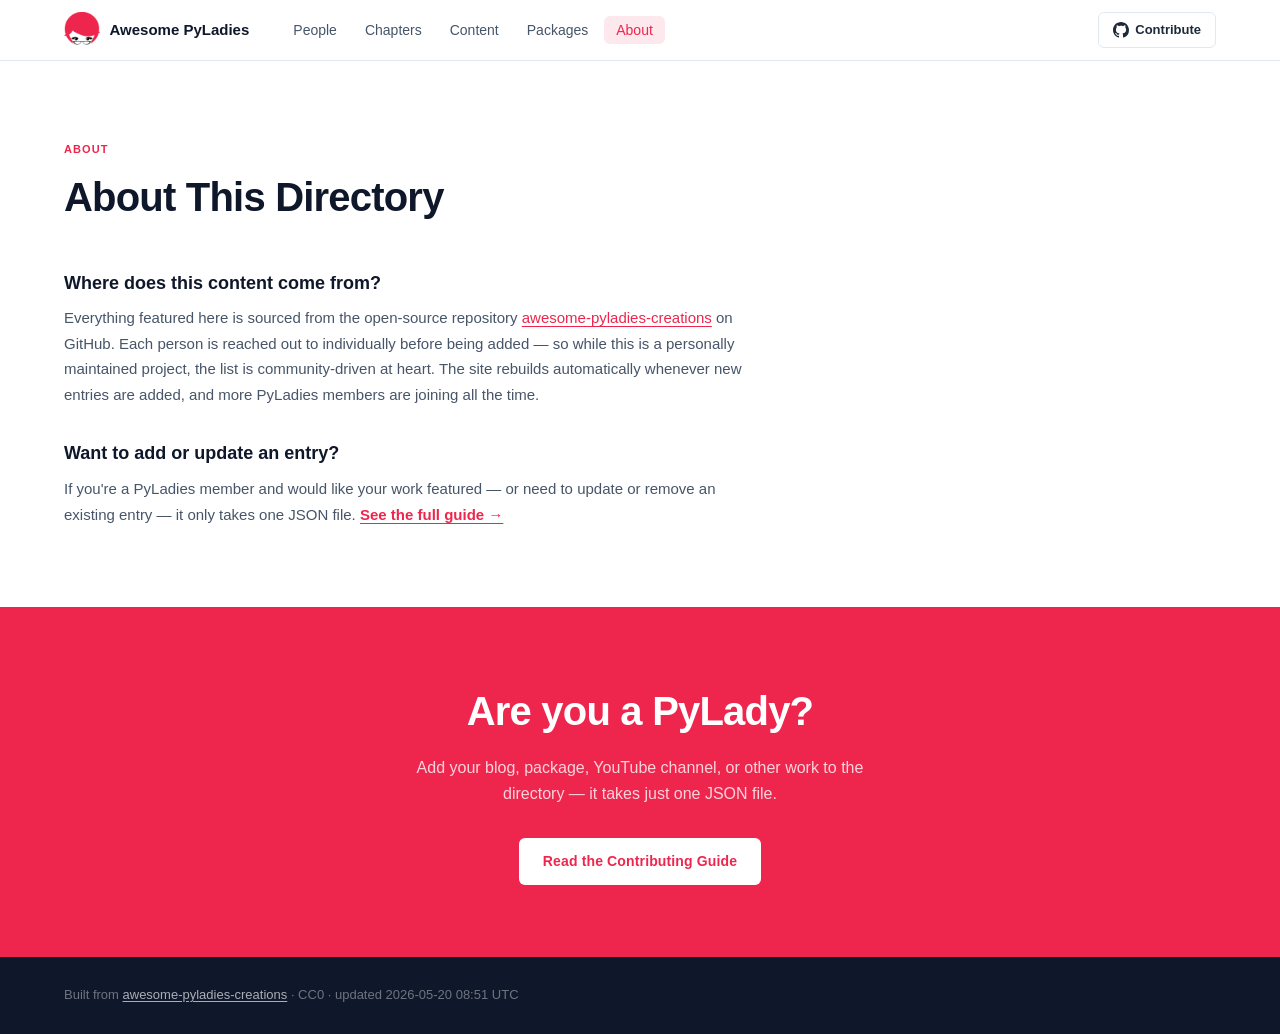
==== commit 1030ca78: "fix: update hero text to include chapters, simplify About page" ====
--- a/docs/about.html
+++ b/docs/about.html
@@ -48,22 +48,11 @@
           PyLadies members are joining all the time.
         </p>
 
-        <h3>Want to be added?</h3>
+        <h3>Want to add or update an entry?</h3>
         <p>
-          If you're a PyLadies member and would like your work featured, contributions are
-          very welcome! It only takes one JSON file.
-        </p>
-        <a href="contribute.html" class="about-contribute-btn">Contributing guide →</a>
-
-        <h3>Don't want to be featured?</h3>
-        <p>
-          If you'd prefer your content or profile not to appear on this site, please don't
-          hesitate to reach out. You can
-          <a href="https://github.com/cosimameyer/awesome-pyladies-creations/issues/new"
-             target="_blank" rel="noopener">open an issue on GitHub</a>
-          or contact me directly via
-          <a href="https://cosimameyer.com" target="_blank" rel="noopener">cosimameyer.com</a>
-          and I'll take care of it as soon as possible.
+          If you're a PyLadies member and would like your work featured — or need to update
+          or remove an existing entry — it only takes one JSON file.
+          <a href="contribute.html" class="about-contribute-link">See the full guide →</a>
         </p>
       </div>
 
@@ -78,7 +67,7 @@
   </section>
   <footer class="site-footer">
     <div class="container footer-inner">
-      <span>Built from <a href="https://github.com/cosimameyer/awesome-pyladies-creations" target="_blank" rel="noopener">awesome-pyladies-creations</a> · CC0 · updated 2026-05-20 08:48 UTC</span>
+      <span>Built from <a href="https://github.com/cosimameyer/awesome-pyladies-creations" target="_blank" rel="noopener">awesome-pyladies-creations</a> · CC0 · updated 2026-05-20 08:51 UTC</span>
     </div>
   </footer>
 </body>
--- a/docs/assets/style.css
+++ b/docs/assets/style.css
@@ -783,19 +783,14 @@
 .about-body a { color: var(--red); text-decoration: underline; text-underline-offset: 3px; }
 .about-body a:hover { color: var(--red-dark); }
 
-.about-contribute-btn {
-  display: inline-block;
-  margin-top: 12px;
-  font-size: 14px;
-  font-weight: 600;
-  color: var(--red);
-  text-decoration: none;
-  border: 1.5px solid var(--red);
-  border-radius: 99px;
-  padding: 6px 16px;
-  transition: background .15s, color .15s;
-}
-.about-contribute-btn:hover { background: var(--red); color: var(--white); }
+.about-contribute-link {
+  display: inline;
+  font-weight: 600;
+  color: var(--red);
+  text-decoration: underline;
+  text-underline-offset: 3px;
+}
+.about-contribute-link:hover { color: var(--red-dark); }
 
 /* ── Contribute page ──────────────────────────────────── */
 .contribute-wrap { max-width: 800px; }
